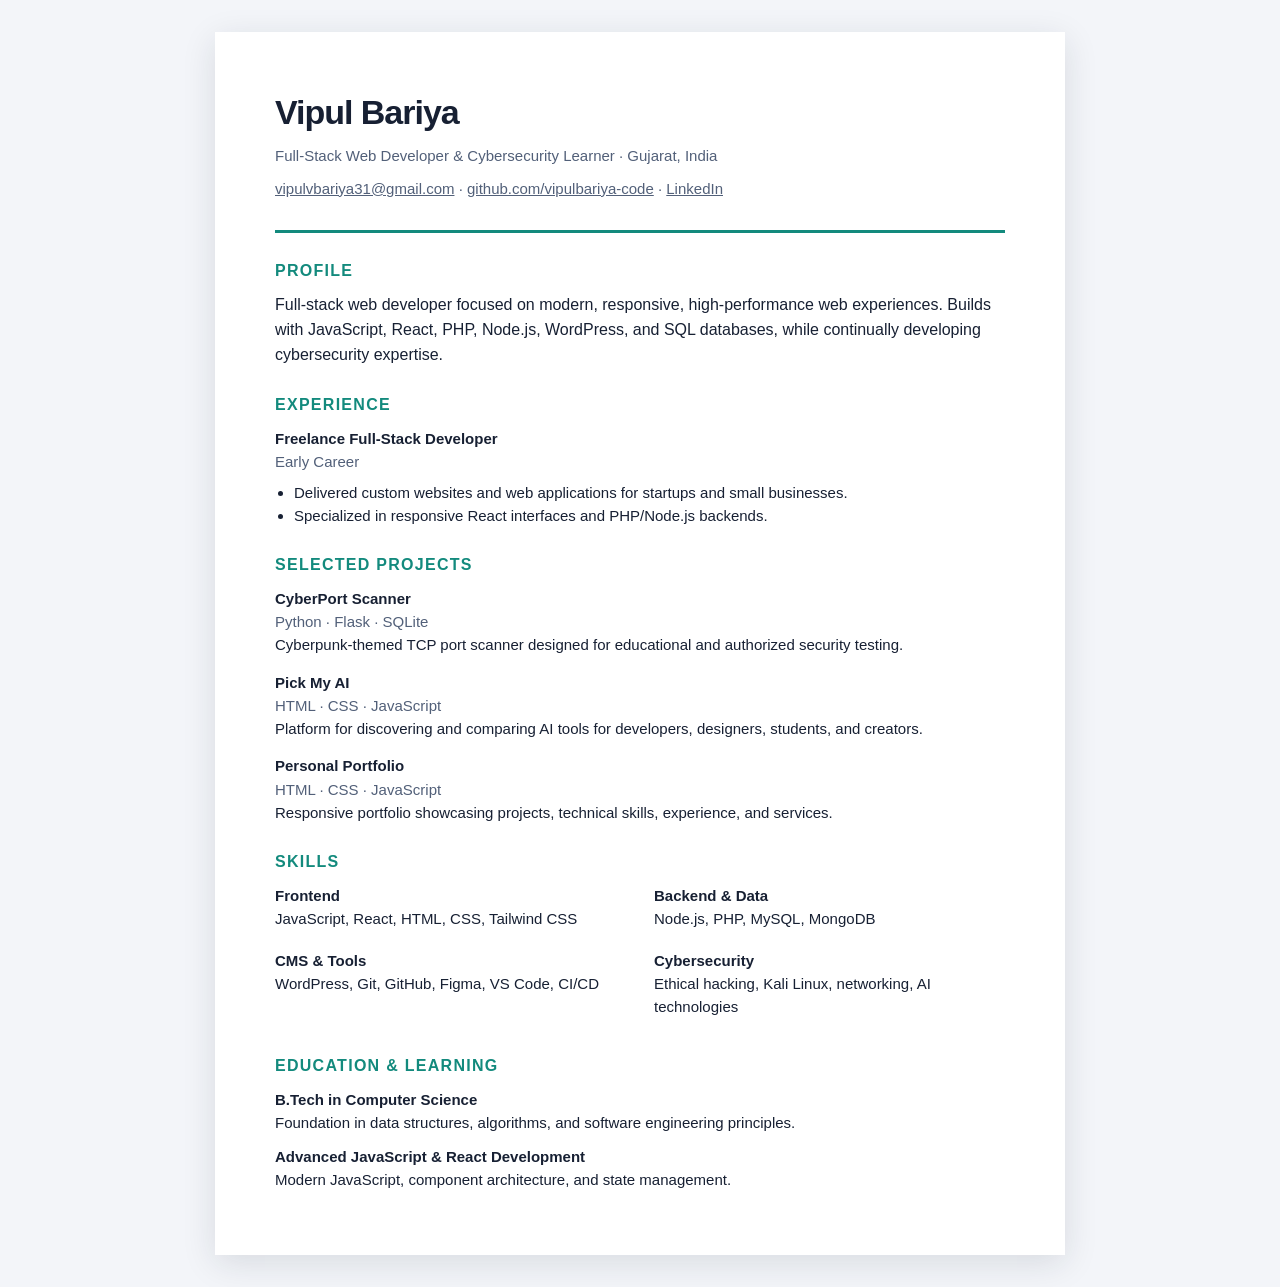
==== Vipul-Bariya-Resume.html @ bbe41e50 "Add theme controls and contact enhancements" ====
<!DOCTYPE html>
<html lang="en">
<head>
<meta charset="UTF-8">
<meta name="viewport" content="width=device-width, initial-scale=1.0">
<title>Vipul Bariya — Resume</title>
<style>
  :root{--ink:#172033;--muted:#526079;--accent:#138a7d;--line:#dce2ed;}
  *{box-sizing:border-box;}
  body{margin:0;background:#f3f5f9;color:var(--ink);font:15px/1.55 Arial,sans-serif;}
  main{max-width:850px;margin:32px auto;background:#fff;padding:54px 60px;box-shadow:0 8px 32px rgba(23,32,51,.12);}
  header{border-bottom:3px solid var(--accent);padding-bottom:20px;margin-bottom:26px;}
  h1{font-size:34px;letter-spacing:-.03em;margin:0;} h2{font-size:16px;letter-spacing:.08em;text-transform:uppercase;color:var(--accent);margin:26px 0 9px;}
  p{margin:0 0 10px;} .contact{color:var(--muted);margin-top:5px;} .summary{font-size:16px;}
  .grid{display:grid;grid-template-columns:1fr 1fr;gap:8px 28px;} .item{margin-bottom:14px;}
  strong{display:block;} .muted{color:var(--muted);}
  ul{margin:7px 0 0;padding-left:19px;} a{color:inherit;}
  @media print{body{background:#fff;}main{box-shadow:none;margin:0;max-width:none;padding:0;}}
  @media(max-width:620px){main{margin:0;padding:32px 24px;}.grid{grid-template-columns:1fr;}}
</style>
</head>
<body>
<main>
  <header>
    <h1>Vipul Bariya</h1>
    <p class="contact">Full-Stack Web Developer &amp; Cybersecurity Learner · Gujarat, India</p>
    <p class="contact"><a href="mailto:vipulvbariya31@gmail.com">vipulvbariya31@gmail.com</a> · <a href="https://github.com/vipulbariya-code">github.com/vipulbariya-code</a> · <a href="https://www.linkedin.com/in/vipul-bariya-23a46426b/">LinkedIn</a></p>
  </header>

  <section>
    <h2>Profile</h2>
    <p class="summary">Full-stack web developer focused on modern, responsive, high-performance web experiences. Builds with JavaScript, React, PHP, Node.js, WordPress, and SQL databases, while continually developing cybersecurity expertise.</p>
  </section>

  <section>
    <h2>Experience</h2>
    <div class="item"><strong>Freelance Full-Stack Developer</strong><span class="muted">Early Career</span><ul><li>Delivered custom websites and web applications for startups and small businesses.</li><li>Specialized in responsive React interfaces and PHP/Node.js backends.</li></ul></div>
  </section>

  <section>
    <h2>Selected Projects</h2>
    <div class="item"><strong>CyberPort Scanner</strong><span class="muted">Python · Flask · SQLite</span><p>Cyberpunk-themed TCP port scanner designed for educational and authorized security testing.</p></div>
    <div class="item"><strong>Pick My AI</strong><span class="muted">HTML · CSS · JavaScript</span><p>Platform for discovering and comparing AI tools for developers, designers, students, and creators.</p></div>
    <div class="item"><strong>Personal Portfolio</strong><span class="muted">HTML · CSS · JavaScript</span><p>Responsive portfolio showcasing projects, technical skills, experience, and services.</p></div>
  </section>

  <section>
    <h2>Skills</h2>
    <div class="grid"><p><strong>Frontend</strong>JavaScript, React, HTML, CSS, Tailwind CSS</p><p><strong>Backend &amp; Data</strong>Node.js, PHP, MySQL, MongoDB</p><p><strong>CMS &amp; Tools</strong>WordPress, Git, GitHub, Figma, VS Code, CI/CD</p><p><strong>Cybersecurity</strong>Ethical hacking, Kali Linux, networking, AI technologies</p></div>
  </section>

  <section>
    <h2>Education &amp; Learning</h2>
    <p><strong>B.Tech in Computer Science</strong>Foundation in data structures, algorithms, and software engineering principles.</p>
    <p><strong>Advanced JavaScript &amp; React Development</strong>Modern JavaScript, component architecture, and state management.</p>
  </section>
</main>
</body>
</html>
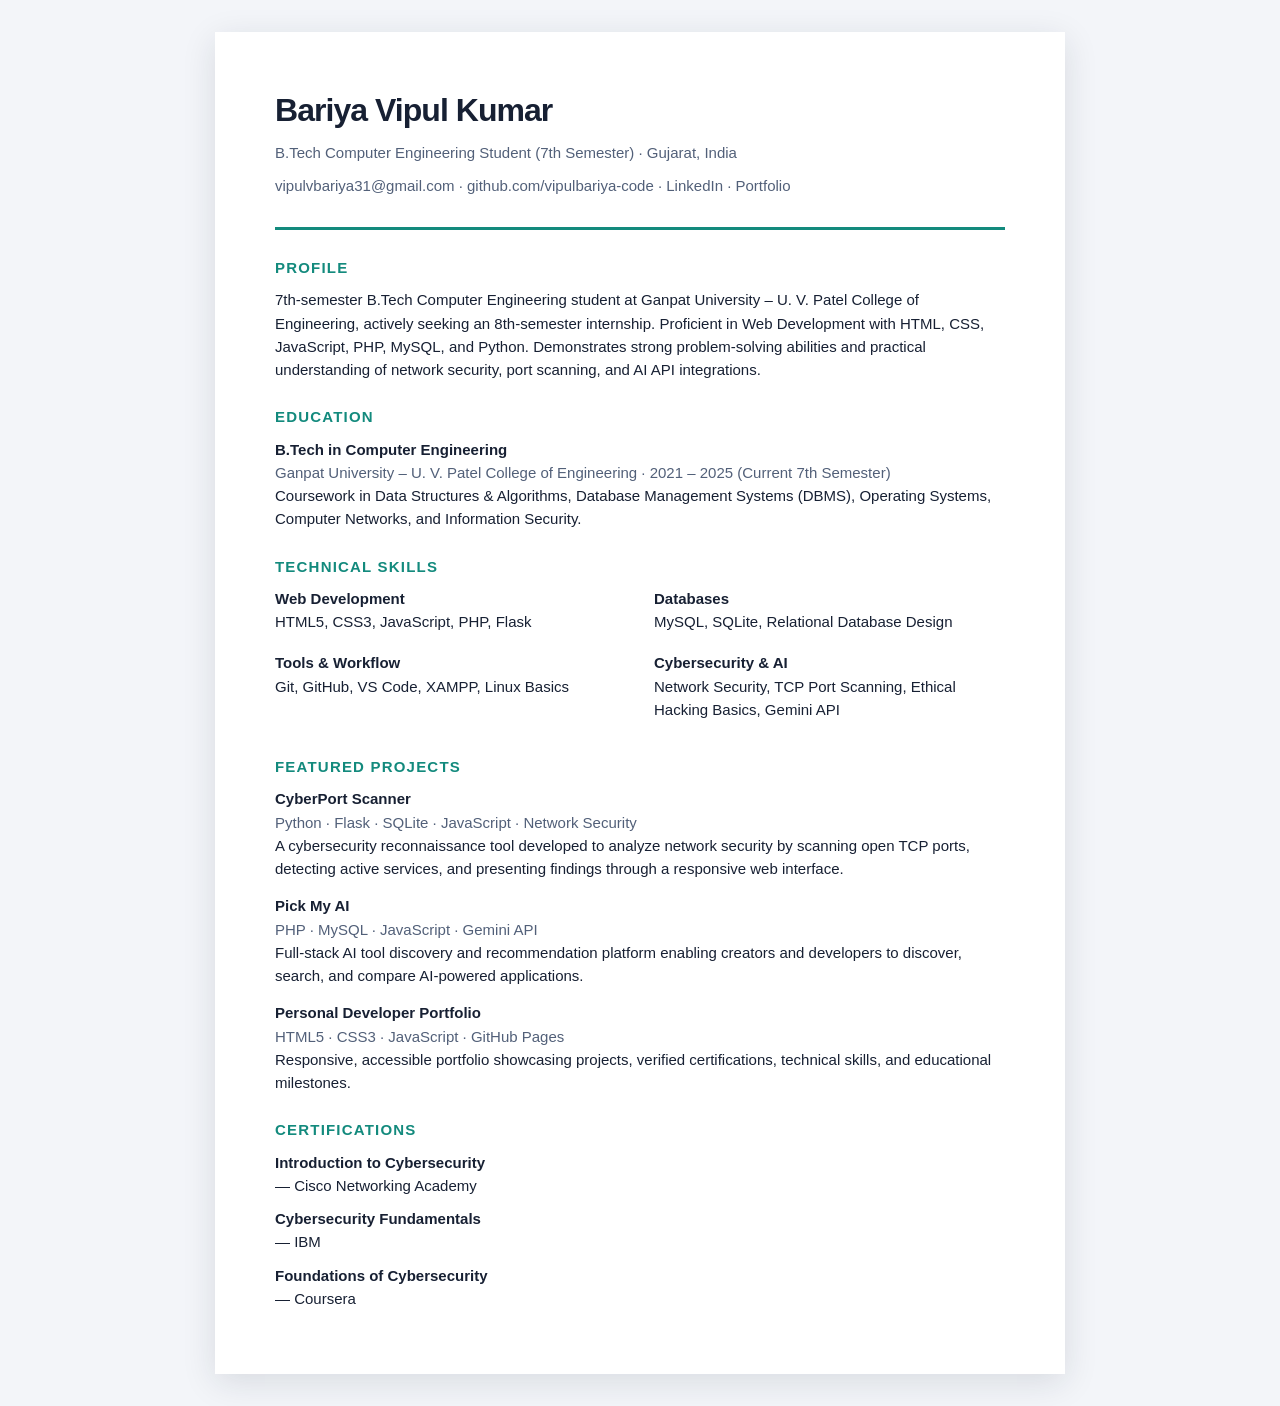
==== commit fe037a37: "feat: complete portfolio audit and alignment for 8th-semester internship search" ====
--- a/Vipul-Bariya-Resume.html
+++ b/Vipul-Bariya-Resume.html
@@ -3,18 +3,19 @@
 <head>
 <meta charset="UTF-8">
 <meta name="viewport" content="width=device-width, initial-scale=1.0">
-<title>Vipul Bariya — Resume</title>
+<title>Bariya Vipul Kumar — Resume</title>
 <style>
   :root{--ink:#172033;--muted:#526079;--accent:#138a7d;--line:#dce2ed;}
   *{box-sizing:border-box;}
   body{margin:0;background:#f3f5f9;color:var(--ink);font:15px/1.55 Arial,sans-serif;}
   main{max-width:850px;margin:32px auto;background:#fff;padding:54px 60px;box-shadow:0 8px 32px rgba(23,32,51,.12);}
   header{border-bottom:3px solid var(--accent);padding-bottom:20px;margin-bottom:26px;}
-  h1{font-size:34px;letter-spacing:-.03em;margin:0;} h2{font-size:16px;letter-spacing:.08em;text-transform:uppercase;color:var(--accent);margin:26px 0 9px;}
-  p{margin:0 0 10px;} .contact{color:var(--muted);margin-top:5px;} .summary{font-size:16px;}
+  h1{font-size:32px;letter-spacing:-.03em;margin:0;} 
+  h2{font-size:15px;letter-spacing:.08em;text-transform:uppercase;color:var(--accent);margin:24px 0 9px;}
+  p{margin:0 0 10px;} .contact{color:var(--muted);margin-top:5px;} .summary{font-size:15px;}
   .grid{display:grid;grid-template-columns:1fr 1fr;gap:8px 28px;} .item{margin-bottom:14px;}
   strong{display:block;} .muted{color:var(--muted);}
-  ul{margin:7px 0 0;padding-left:19px;} a{color:inherit;}
+  ul{margin:7px 0 0;padding-left:19px;} a{color:inherit;text-decoration:none;} a:hover{text-decoration:underline;}
   @media print{body{background:#fff;}main{box-shadow:none;margin:0;max-width:none;padding:0;}}
   @media(max-width:620px){main{margin:0;padding:32px 24px;}.grid{grid-template-columns:1fr;}}
 </style>
@@ -22,37 +23,66 @@
 <body>
 <main>
   <header>
-    <h1>Vipul Bariya</h1>
-    <p class="contact">Full-Stack Web Developer &amp; Cybersecurity Learner · Gujarat, India</p>
-    <p class="contact"><a href="mailto:vipulvbariya31@gmail.com">vipulvbariya31@gmail.com</a> · <a href="https://github.com/vipulbariya-code">github.com/vipulbariya-code</a> · <a href="https://www.linkedin.com/in/vipul-bariya-23a46426b/">LinkedIn</a></p>
+    <h1>Bariya Vipul Kumar</h1>
+    <p class="contact">B.Tech Computer Engineering Student (7th Semester) &middot; Gujarat, India</p>
+    <p class="contact">
+      <a href="mailto:vipulvbariya31@gmail.com">vipulvbariya31@gmail.com</a> &middot; 
+      <a href="https://github.com/vipulbariya-code" target="_blank" rel="noopener noreferrer">github.com/vipulbariya-code</a> &middot; 
+      <a href="https://www.linkedin.com/in/vipul-bariya-23a46426b/" target="_blank" rel="noopener noreferrer">LinkedIn</a> &middot; 
+      <a href="https://vipulbariya-code.github.io/Personal-portfolio/" target="_blank" rel="noopener noreferrer">Portfolio</a>
+    </p>
   </header>
 
   <section>
     <h2>Profile</h2>
-    <p class="summary">Full-stack web developer focused on modern, responsive, high-performance web experiences. Builds with JavaScript, React, PHP, Node.js, WordPress, and SQL databases, while continually developing cybersecurity expertise.</p>
+    <p class="summary">
+      7th-semester B.Tech Computer Engineering student at Ganpat University – U. V. Patel College of Engineering, actively seeking an 8th-semester internship. Proficient in Web Development with HTML, CSS, JavaScript, PHP, MySQL, and Python. Demonstrates strong problem-solving abilities and practical understanding of network security, port scanning, and AI API integrations.
+    </p>
   </section>
 
   <section>
-    <h2>Experience</h2>
-    <div class="item"><strong>Freelance Full-Stack Developer</strong><span class="muted">Early Career</span><ul><li>Delivered custom websites and web applications for startups and small businesses.</li><li>Specialized in responsive React interfaces and PHP/Node.js backends.</li></ul></div>
+    <h2>Education</h2>
+    <div class="item">
+      <strong>B.Tech in Computer Engineering</strong>
+      <span class="muted">Ganpat University – U. V. Patel College of Engineering &middot; 2021 – 2025 (Current 7th Semester)</span>
+      <p>Coursework in Data Structures &amp; Algorithms, Database Management Systems (DBMS), Operating Systems, Computer Networks, and Information Security.</p>
+    </div>
   </section>
 
   <section>
-    <h2>Selected Projects</h2>
-    <div class="item"><strong>CyberPort Scanner</strong><span class="muted">Python · Flask · SQLite</span><p>Cyberpunk-themed TCP port scanner designed for educational and authorized security testing.</p></div>
-    <div class="item"><strong>Pick My AI</strong><span class="muted">HTML · CSS · JavaScript</span><p>Platform for discovering and comparing AI tools for developers, designers, students, and creators.</p></div>
-    <div class="item"><strong>Personal Portfolio</strong><span class="muted">HTML · CSS · JavaScript</span><p>Responsive portfolio showcasing projects, technical skills, experience, and services.</p></div>
+    <h2>Technical Skills</h2>
+    <div class="grid">
+      <p><strong>Web Development</strong>HTML5, CSS3, JavaScript, PHP, Flask</p>
+      <p><strong>Databases</strong>MySQL, SQLite, Relational Database Design</p>
+      <p><strong>Tools &amp; Workflow</strong>Git, GitHub, VS Code, XAMPP, Linux Basics</p>
+      <p><strong>Cybersecurity &amp; AI</strong>Network Security, TCP Port Scanning, Ethical Hacking Basics, Gemini API</p>
+    </div>
   </section>
 
   <section>
-    <h2>Skills</h2>
-    <div class="grid"><p><strong>Frontend</strong>JavaScript, React, HTML, CSS, Tailwind CSS</p><p><strong>Backend &amp; Data</strong>Node.js, PHP, MySQL, MongoDB</p><p><strong>CMS &amp; Tools</strong>WordPress, Git, GitHub, Figma, VS Code, CI/CD</p><p><strong>Cybersecurity</strong>Ethical hacking, Kali Linux, networking, AI technologies</p></div>
+    <h2>Featured Projects</h2>
+    <div class="item">
+      <strong>CyberPort Scanner</strong>
+      <span class="muted">Python &middot; Flask &middot; SQLite &middot; JavaScript &middot; Network Security</span>
+      <p>A cybersecurity reconnaissance tool developed to analyze network security by scanning open TCP ports, detecting active services, and presenting findings through a responsive web interface.</p>
+    </div>
+    <div class="item">
+      <strong>Pick My AI</strong>
+      <span class="muted">PHP &middot; MySQL &middot; JavaScript &middot; Gemini API</span>
+      <p>Full-stack AI tool discovery and recommendation platform enabling creators and developers to discover, search, and compare AI-powered applications.</p>
+    </div>
+    <div class="item">
+      <strong>Personal Developer Portfolio</strong>
+      <span class="muted">HTML5 &middot; CSS3 &middot; JavaScript &middot; GitHub Pages</span>
+      <p>Responsive, accessible portfolio showcasing projects, verified certifications, technical skills, and educational milestones.</p>
+    </div>
   </section>
 
   <section>
-    <h2>Education &amp; Learning</h2>
-    <p><strong>B.Tech in Computer Science</strong>Foundation in data structures, algorithms, and software engineering principles.</p>
-    <p><strong>Advanced JavaScript &amp; React Development</strong>Modern JavaScript, component architecture, and state management.</p>
+    <h2>Certifications</h2>
+    <p><strong>Introduction to Cybersecurity</strong> &mdash; Cisco Networking Academy</p>
+    <p><strong>Cybersecurity Fundamentals</strong> &mdash; IBM</p>
+    <p><strong>Foundations of Cybersecurity</strong> &mdash; Coursera</p>
   </section>
 </main>
 </body>
